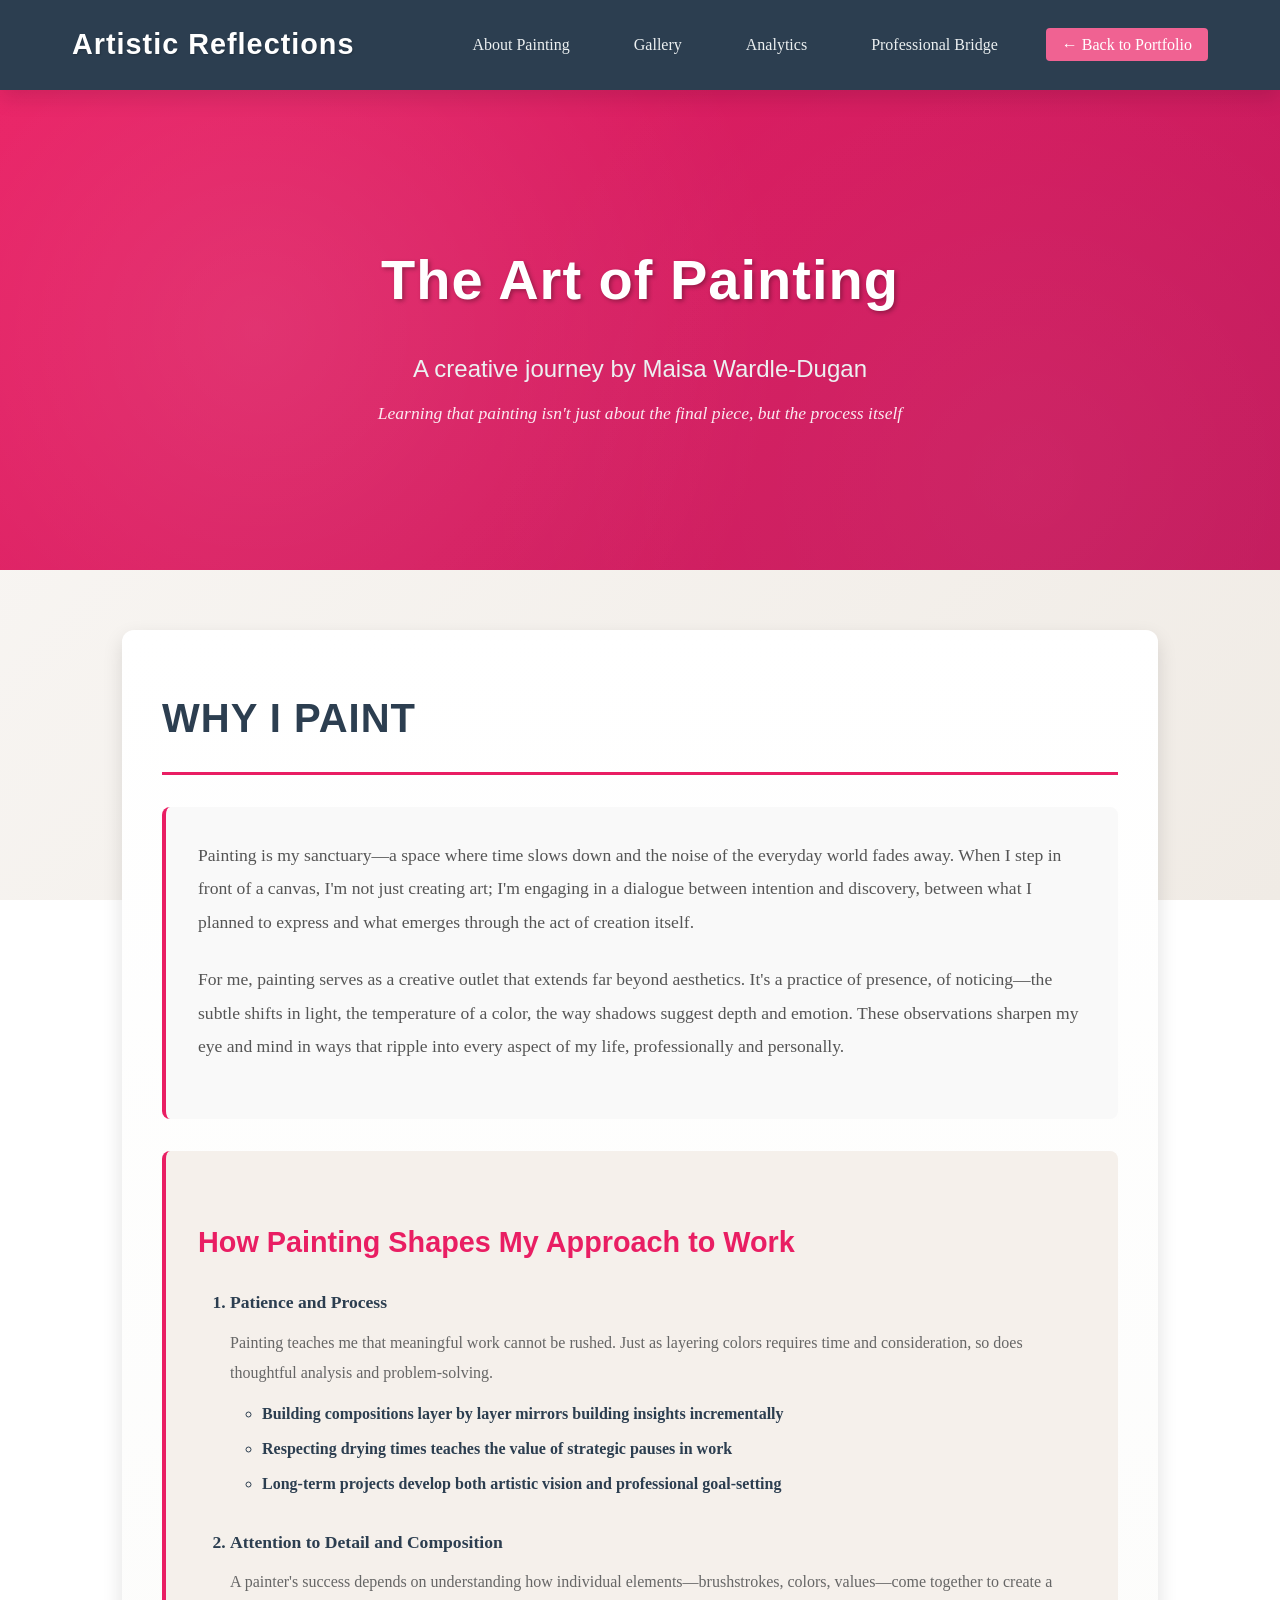
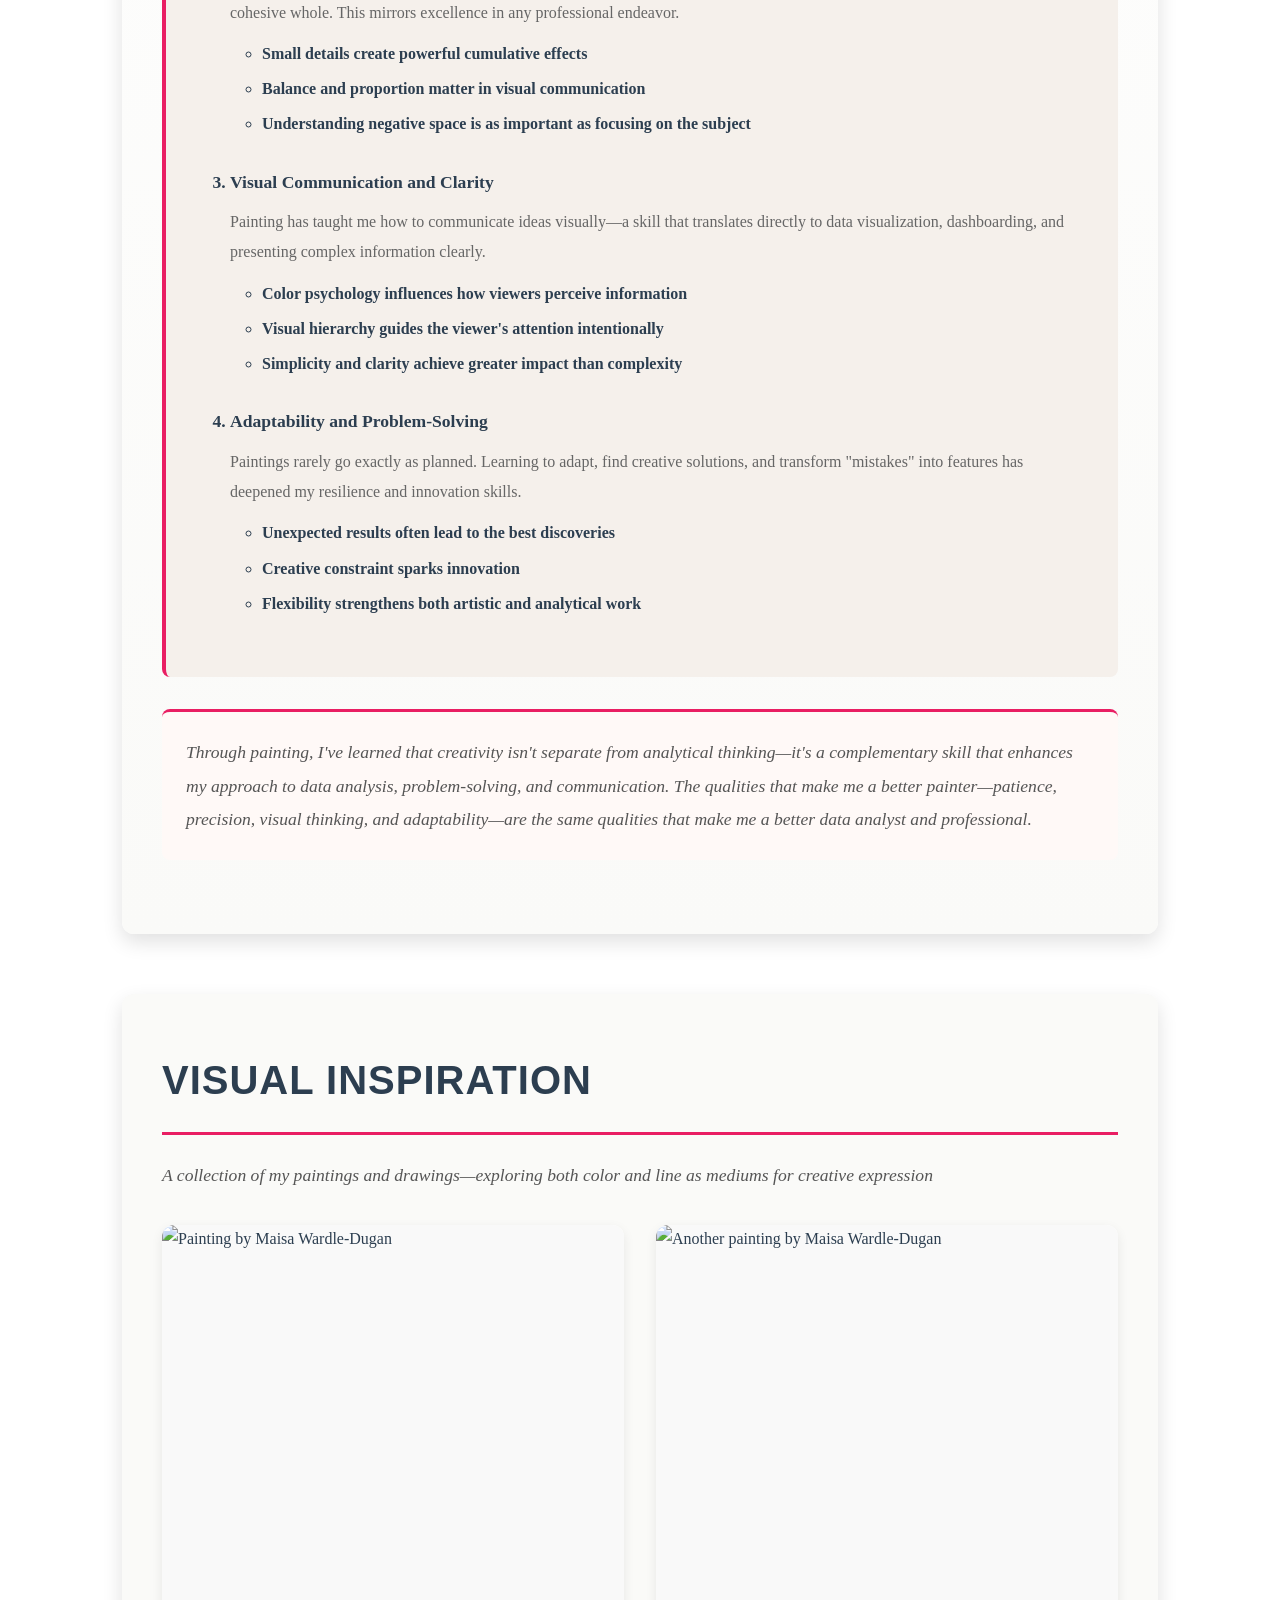
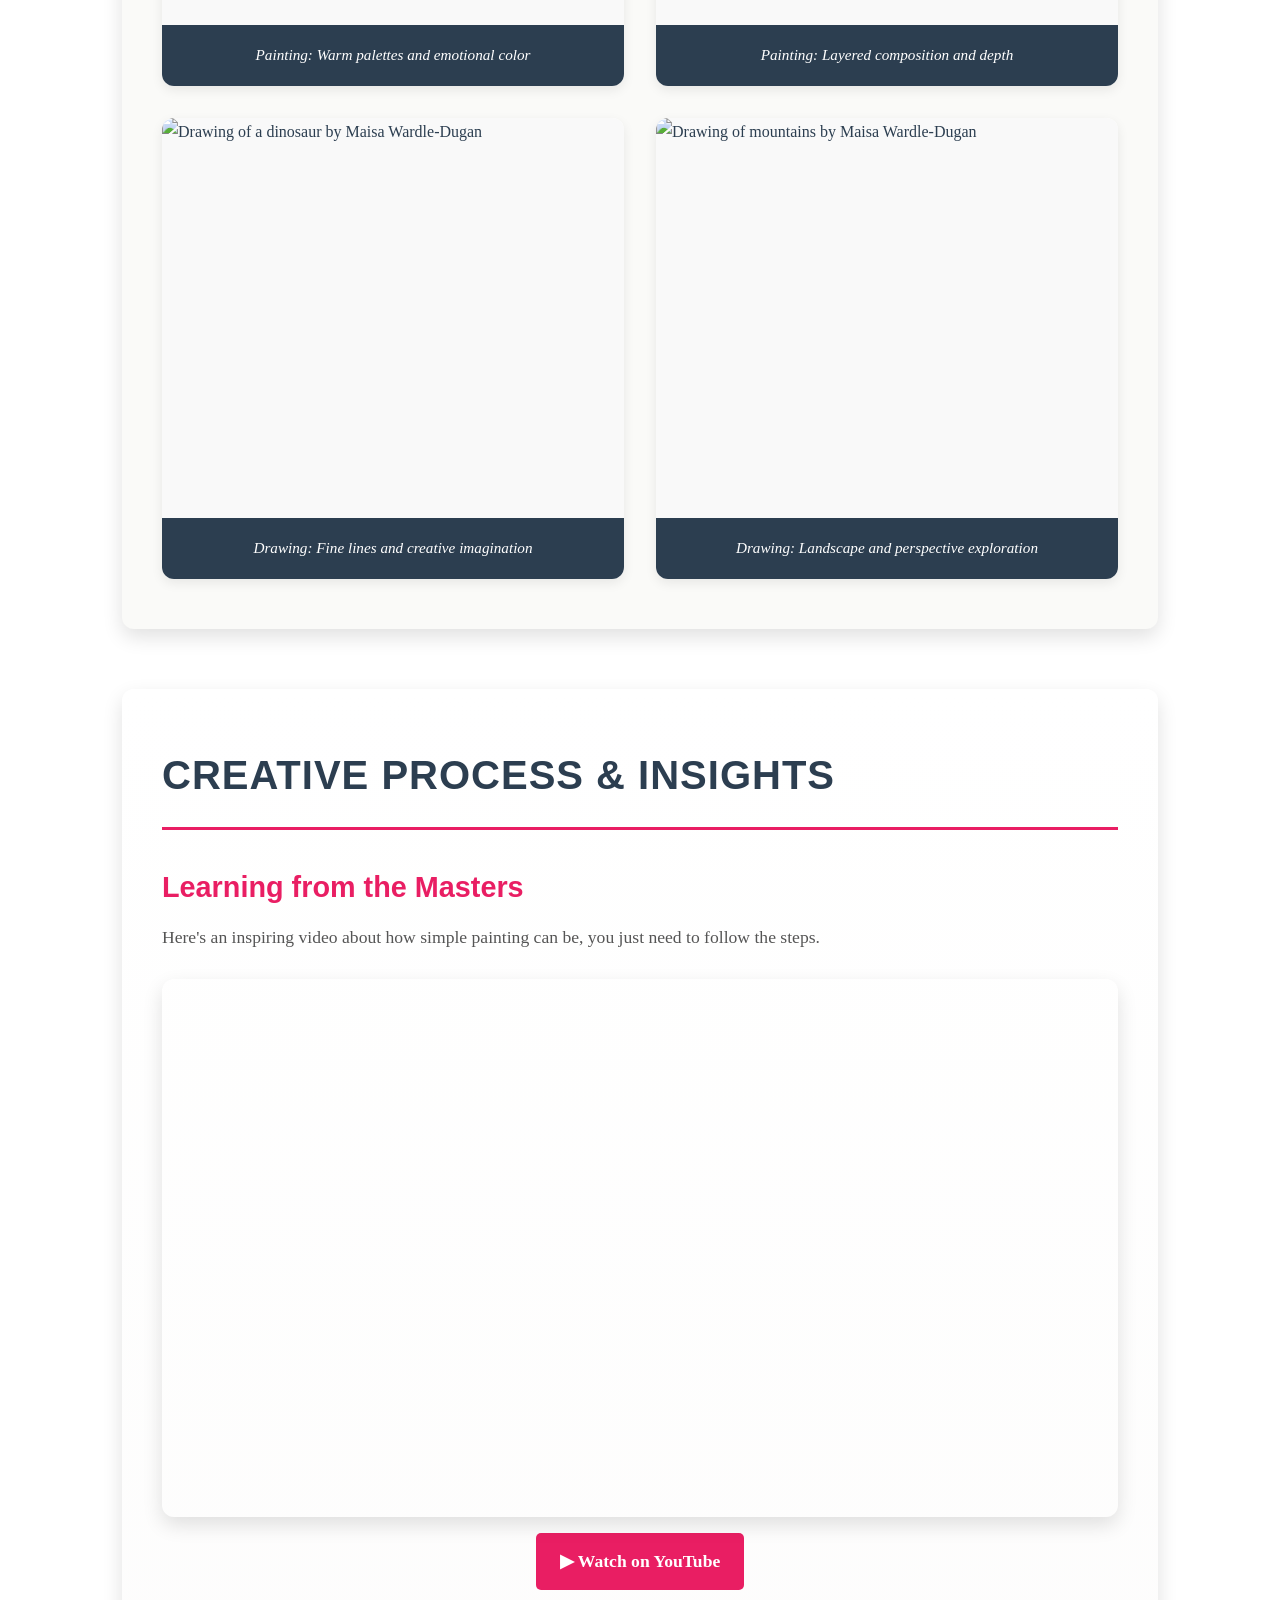
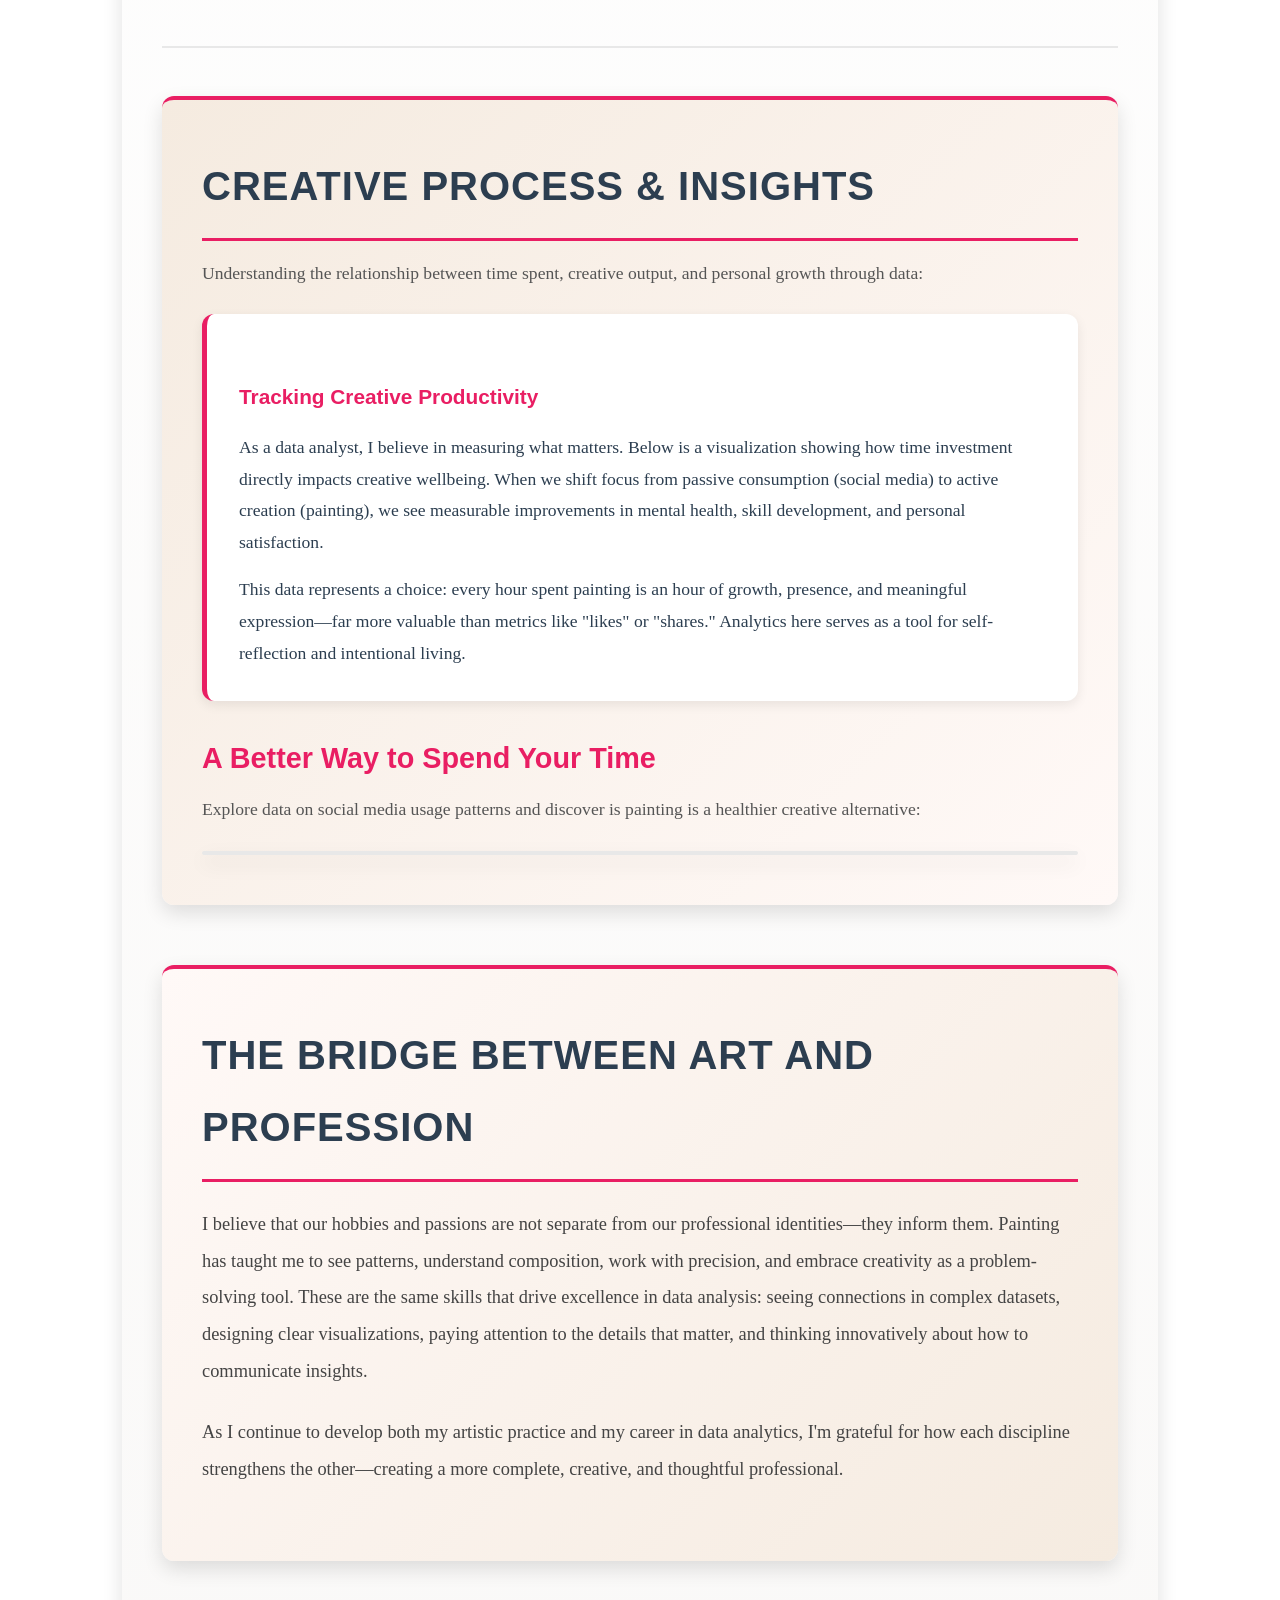
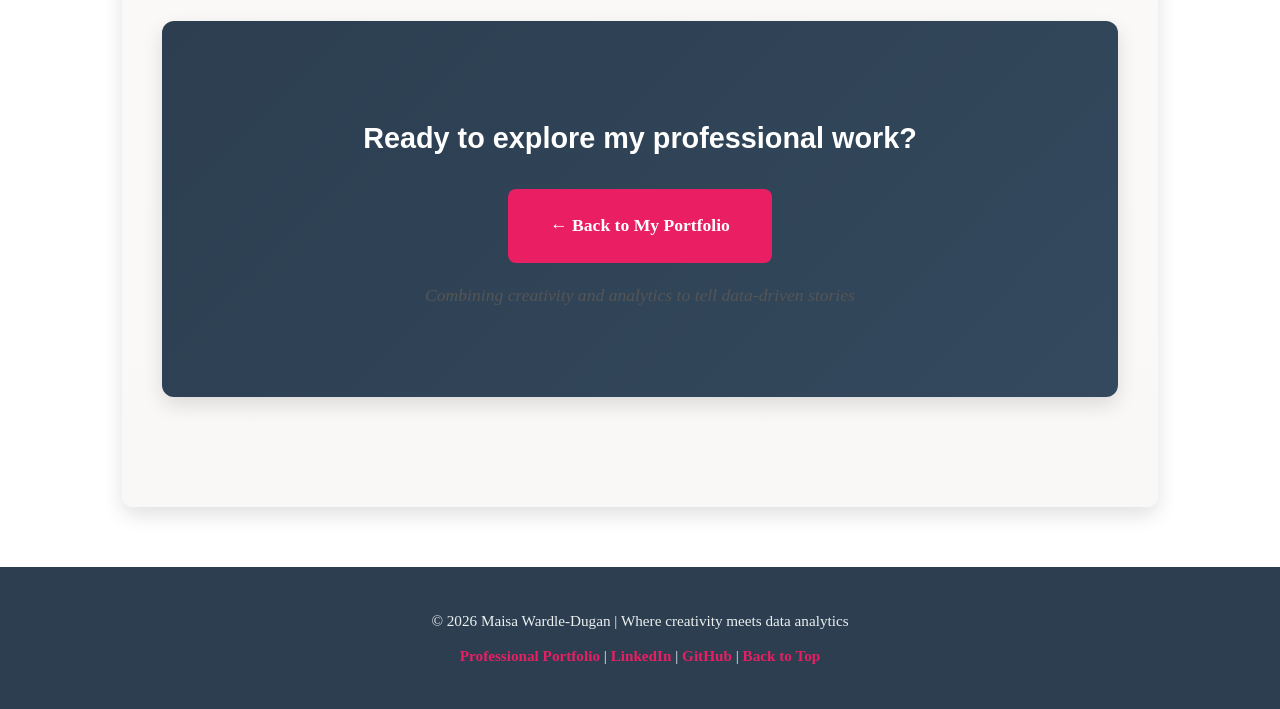
==== scratch-page/index.html @ 540da97f "Update: Open painting and game in new tabs, close tabs when returning to portfolio" ====
<!DOCTYPE html>
<html lang="en">
<head>
    <meta charset="UTF-8">
    <meta name="viewport" content="width=device-width, initial-scale=1.0">
    <title>Painting - A Creative Journey by Maisa Wardle-Dugan</title>
    <!-- Link to custom, hand-written stylesheet (separate CSS file as required) -->
    <link rel="stylesheet" href="painting-styles.css">
</head>
<body id="top">
    <!-- NAVIGATION: Link back to professional portfolio -->
    <nav class="navbar">
        <div class="nav-container">
            <h2 class="logo">Artistic Reflections</h2>
            <ul class="nav-links">
                <li><a href="#about" class="nav-link">About Painting</a></li>
                <li><a href="#gallery" class="nav-link">Gallery</a></li>
                <li><a href="#analytics" class="nav-link">Analytics</a></li>
                <li><a href="#bridge" class="nav-link">Professional Bridge</a></li>
                <li><a href="javascript:void(0)" onclick="window.close()" class="nav-link back-link" style="cursor: pointer;">← Back to Portfolio</a></li>
            </ul>
        </div>
    </nav>

    <!-- HERO SECTION: Artistic introduction -->
    <header class="hero">
        <div class="hero-content">
            <h1>The Art of Painting</h1>
            <p class="tagline">A creative journey by Maisa Wardle-Dugan</p>
            <p class="subtitle">Learning that painting isn't just about the final piece, but the process itself</p>
        </div>
    </header>

    <!-- MAIN CONTAINER: Three main divs for layout and styling -->
    <main class="container">
        
        <!-- DIV 1: ABOUT SECTION -->
        <section class="section about-section">
            <div class="section-content">
                <h2 id="about">Why I Paint</h2>
                
                <div class="intro-text">
                    <p>
                        Painting is my sanctuary—a space where time slows down and the noise of the everyday world fades away. 
                        When I step in front of a canvas, I'm not just creating art; I'm engaging in a dialogue between intention 
                        and discovery, between what I planned to express and what emerges through the act of creation itself.
                    </p>
                    
                    <p>
                        For me, painting serves as a creative outlet that extends far beyond aesthetics. It's a practice of presence, 
                        of noticing—the subtle shifts in light, the temperature of a color, the way shadows suggest depth and emotion. 
                        These observations sharpen my eye and mind in ways that ripple into every aspect of my life, professionally and personally.
                    </p>
                </div>

                <!-- FEATURE: Ordered list with unordered list embedded inside -->
                <div class="lists-container">
                    <h3>How Painting Shapes My Approach to Work</h3>
                    <ol class="outer-list">
                        <li>
                            <strong>Patience and Process</strong>
                            <p>Painting teaches me that meaningful work cannot be rushed. Just as layering colors requires time and consideration, so does thoughtful analysis and problem-solving.</p>
                            <ul class="inner-list">
                                <li>Building compositions layer by layer mirrors building insights incrementally</li>
                                <li>Respecting drying times teaches the value of strategic pauses in work</li>
                                <li>Long-term projects develop both artistic vision and professional goal-setting</li>
                            </ul>
                        </li>
                        <li>
                            <strong>Attention to Detail and Composition</strong>
                            <p>A painter's success depends on understanding how individual elements—brushstrokes, colors, values—come together to create a cohesive whole. This mirrors excellence in any professional endeavor.</p>
                            <ul class="inner-list">
                                <li>Small details create powerful cumulative effects</li>
                                <li>Balance and proportion matter in visual communication</li>
                                <li>Understanding negative space is as important as focusing on the subject</li>
                            </ul>
                        </li>
                        <li>
                            <strong>Visual Communication and Clarity</strong>
                            <p>Painting has taught me how to communicate ideas visually—a skill that translates directly to data visualization, dashboarding, and presenting complex information clearly.</p>
                            <ul class="inner-list">
                                <li>Color psychology influences how viewers perceive information</li>
                                <li>Visual hierarchy guides the viewer's attention intentionally</li>
                                <li>Simplicity and clarity achieve greater impact than complexity</li>
                            </ul>
                        </li>
                        <li>
                            <strong>Adaptability and Problem-Solving</strong>
                            <p>Paintings rarely go exactly as planned. Learning to adapt, find creative solutions, and transform "mistakes" into features has deepened my resilience and innovation skills.</p>
                            <ul class="inner-list">
                                <li>Unexpected results often lead to the best discoveries</li>
                                <li>Creative constraint sparks innovation</li>
                                <li>Flexibility strengthens both artistic and analytical work</li>
                            </ul>
                        </li>
                    </ol>
                </div>

                <p class="reflection">
                    Through painting, I've learned that creativity isn't separate from analytical thinking—it's a complementary skill that 
                    enhances my approach to data analysis, problem-solving, and communication. The qualities that make me a better painter—patience, 
                    precision, visual thinking, and adaptability—are the same qualities that make me a better data analyst and professional.
                </p>
            </div>
        </section>
        <!-- DIV 2: GALLERY SECTION with images -->
        <section class="section gallery-section">
            <h2 id="gallery">Visual Inspiration</h2>
            <p class="section-intro">A collection of my paintings and drawings—exploring both color and line as mediums for creative expression</p>
            
            <!-- FEATURE: Image -->
            <div class="gallery-grid">
                <div class="gallery-item">
                    <img src="../images/Painting.png" alt="Painting by Maisa Wardle-Dugan">
                    <p class="caption">Painting: Warm palettes and emotional color</p>
                </div>
                <div class="gallery-item">
                    <img src="../images/Painting2.png" alt="Another painting by Maisa Wardle-Dugan">
                    <p class="caption">Painting: Layered composition and depth</p>
                </div>
                <div class="gallery-item">
                    <img src="../images/dino.png" alt="Drawing of a dinosaur by Maisa Wardle-Dugan">
                    <p class="caption">Drawing: Fine lines and creative imagination</p>
                </div>
                <div class="gallery-item">
                    <img src="../images/mountain.png" alt="Drawing of mountains by Maisa Wardle-Dugan">
                    <p class="caption">Drawing: Landscape and perspective exploration</p>
                </div>
            </div>
        </section>

        <!-- DIV 3: VIDEO & TABLEAU SECTION -->
        <section class="section media-section">
            <h2>Creative Process & Insights</h2>
            
            <!-- FEATURE: Embedded YouTube video -->
            <div class="video-wrapper">
                <h3>Learning from the Masters</h3>
                <p>Here's an inspiring video about how simple painting can be, you just need to follow the steps.</p>
                <div class="video-container">
                  <iframe
                    width="560"
                    height="315"
                    src="https://www.youtube-nocookie.com/embed/Vj8xFOBJob0"
                    title="YouTube video player"
                    allow="accelerometer; autoplay; clipboard-write; encrypted-media; gyroscope; picture-in-picture"
                    referrerpolicy="strict-origin-when-cross-origin"
                    allowfullscreen>
                    </iframe>
                </div>
                <p style="text-align: center; margin-top: 1rem;">
                  <a href="https://www.youtube.com/watch?v=Vj8xFOBJob0" target="_blank" style="display: inline-block; padding: 0.75rem 1.5rem; background: #e91e63; color: white; text-decoration: none; border-radius: 5px; font-weight: 600;">▶ Watch on YouTube</a>
                </p>
            </div>

            <!-- FEATURE: Creative Process & Insights -->
            <section class="section analytics-section">
                <h2 id="analytics">Creative Process & Insights</h2>
                <p>Understanding the relationship between time spent, creative output, and personal growth through data:</p>
                
                <div class="analytics-insight">
                    <h3>Tracking Creative Productivity</h3>
                    <p>
                        As a data analyst, I believe in measuring what matters. Below is a visualization showing how time investment directly impacts creative wellbeing. 
                        When we shift focus from passive consumption (social media) to active creation (painting), we see measurable improvements in mental health, 
                        skill development, and personal satisfaction.
                    </p>
                    <p>
                        This data represents a choice: every hour spent painting is an hour of growth, presence, and meaningful expression—far more valuable 
                        than metrics like "likes" or "shares." Analytics here serves as a tool for self-reflection and intentional living.
                    </p>
                </div>

                <!-- FEATURE: Embedded Tableau visualization -->
                <div class="tableau-wrapper">
                <h3>A Better Way to Spend Your Time</h3>
                <p>Explore data on social media usage patterns and discover is painting is a healthier creative alternative:</p>
                <div class="tableau-container">
                    <div class='tableauPlaceholder' id='viz1776211802809' style='position: relative'><noscript><a href='#'><img alt=' ' src='https:&#47;&#47;public.tableau.com&#47;static&#47;images&#47;pe&#47;peoplewhoexcessivelyusesocialmedia&#47;SocialMediaaddiction&#47;1_rss.png' style='border: none' /></a></noscript><object class='tableauViz'  style='display:none;'><param name='host_url' value='https%3A%2F%2Fpublic.tableau.com%2F' /> <param name='embed_code_version' value='3' /> <param name='site_root' value='' /><param name='name' value='peoplewhoexcessivelyusesocialmedia&#47;SocialMediaaddiction' /><param name='tabs' value='yes' /><param name='toolbar' value='yes' /><param name='static_image' value='https:&#47;&#47;public.tableau.com&#47;static&#47;images&#47;pe&#47;peoplewhoexcessivelyusesocialmedia&#47;SocialMediaaddiction&#47;1.png' /> <param name='animate_transition' value='yes' /><param name='display_static_image' value='yes' /><param name='display_spinner' value='yes' /><param name='display_overlay' value='yes' /><param name='display_count' value='yes' /><param name='language' value='en-US' /></object></div>
                    <script type='text/javascript'>
                        var divElement = document.getElementById('viz1776211802809');
                        var vizElement = divElement.getElementsByTagName('object')[0];
                        vizElement.style.width='100%';
                        vizElement.style.height=(divElement.offsetWidth*0.45)+'px';
                        var scriptElement = document.createElement('script');
                        scriptElement.src = 'https://public.tableau.com/javascripts/api/viz_v1.js';
                        vizElement.parentNode.insertBefore(scriptElement, vizElement);
                    </script>
                </div>
            </div>
            </section>

        <!-- ON-PAGE ANCHOR LINK TARGET -->
        <section class="section reflection-section">
            <h2 id="bridge">The Bridge Between Art and Profession</h2>
            <p>
                I believe that our hobbies and passions are not separate from our professional identities—they inform them. 
                Painting has taught me to see patterns, understand composition, work with precision, and embrace creativity 
                as a problem-solving tool. These are the same skills that drive excellence in data analysis: seeing connections 
                in complex datasets, designing clear visualizations, paying attention to the details that matter, and thinking 
                innovatively about how to communicate insights.
            </p>
            <p>
                As I continue to develop both my artistic practice and my career in data analytics, I'm grateful for how 
                each discipline strengthens the other—creating a more complete, creative, and thoughtful professional.
            </p>
        </section>

        <!-- CALL-TO-ACTION: Link back to portfolio -->
        <section class="section cta-section">
            <h3>Ready to explore my professional work?</h3>
            <a href="javascript:void(0)" onclick="window.close()" class="cta-button" style="cursor: pointer;">← Back to My Portfolio</a>
            <p class="cta-subtitle">Combining creativity and analytics to tell data-driven stories</p>
        </section>
    </main>

    <!-- FOOTER -->
    <footer class="footer">
        <p>&copy; 2026 Maisa Wardle-Dugan | Where creativity meets data analytics</p>
        <p>
            <a href="../index.html">Professional Portfolio</a> | 
            <a href="https://www.linkedin.com/in/maisa-wardle-dugan-4659781a5/" target="_blank">LinkedIn</a> | 
            <a href="https://github.com/mwardledugan/WebDev-Project" target="_blank">GitHub</a> | 
            <a href="#top">Back to Top</a>
        </p>
    </footer>

    <!-- Smooth scrolling behavior for on-page anchors with navbar offset -->
    <script>
        document.querySelectorAll('a[href^="#"]').forEach(anchor => {
            anchor.addEventListener('click', function (e) {
                e.preventDefault();
                const target = document.querySelector(this.getAttribute('href'));
                if (target) {
                    const navbar = document.querySelector('.navbar');
                    const navbarHeight = navbar ? navbar.offsetHeight : 0;
                    const targetPosition = target.offsetTop - navbarHeight - 20; // 20px extra padding
                    window.scrollTo({
                        top: targetPosition,
                        behavior: 'smooth'
                    });
                }
            });
        });
    </script>
</body>
</html>
---- scratch-page/painting-styles.css ----
/* =================================================
   PAINTING PAGE - CUSTOM STYLESHEET
   Elegant, Artistic Design for Creative Expression
   Created from scratch (not Bootstrap)
   ================================================= */

/* =================================================
   1. ROOT & GENERAL STYLES
   ================================================= */

:root {
    --primary-color: #2c3e50;
    --accent-color: #e91e63;
    --soft-accent: #f06292;
    --light-bg: #faf8f6;
    --dark-text: #2c3e50;
    --light-text: #ffffff;
    --border-subtle: #e8e8e8;
    --shadow-soft: 0 4px 12px rgba(0, 0, 0, 0.08);
    --shadow-medium: 0 8px 20px rgba(0, 0, 0, 0.12);
}

* {
    margin: 0;
    padding: 0;
    box-sizing: border-box;
}

/* CUSTOM BACKGROUND: Soft, artistic gradient */
body {
    font-family: 'Georgia', 'Garamond', serif;
    line-height: 1.8;
    color: var(--dark-text);
    background: linear-gradient(135deg, #faf8f6 0%, #f0ebe5 100%);
    min-height: 100vh;
    background-attachment: fixed;
}

html {
    scroll-behavior: smooth;
}

/* =================================================
   2. NAVIGATION BAR
   ================================================= */

.navbar {
    background-color: var(--primary-color);
    padding: 1.2rem 0;
    box-shadow: var(--shadow-medium);
    position: sticky;
    top: 0;
    z-index: 100;
}

.nav-container {
    max-width: 1200px;
    margin: 0 auto;
    padding: 0 2rem;
    display: flex;
    justify-content: space-between;
    align-items: center;
}

.logo {
    font-family: 'Trebuchet MS', 'Arial', sans-serif;
    color: var(--light-text);
    font-size: 1.8rem;
    font-weight: 700;
    letter-spacing: 1px;
    text-shadow: 1px 1px 2px rgba(0, 0, 0, 0.2);
}

.nav-links {
    display: flex;
    list-style: none;
    gap: 2rem;
}

.nav-link {
    color: #ecf0f1;
    text-decoration: none;
    font-size: 1rem;
    font-weight: 500;
    transition: all 0.3s ease;
    padding: 0.5rem 1rem;
    border-radius: 4px;
}

.nav-link:hover {
    background-color: var(--accent-color);
    color: var(--light-text);
    transform: translateY(-2px);
}

.back-link {
    background-color: var(--soft-accent);
    color: var(--light-text);
}

/* =================================================
   3. HERO SECTION with custom background
   ================================================= */

.hero {
    background: linear-gradient(135deg, var(--accent-color) 0%, #c2185b 100%);
    color: var(--light-text);
    padding: 140px 2rem;
    text-align: center;
    position: relative;
    overflow: hidden;
}

.hero::before {
    content: '';
    position: absolute;
    top: 0;
    left: 0;
    right: 0;
    bottom: 0;
    background-image: 
        radial-gradient(circle at 20% 50%, rgba(255, 255, 255, 0.1) 0%, transparent 50%),
        radial-gradient(circle at 80% 80%, rgba(255, 255, 255, 0.05) 0%, transparent 50%);
    pointer-events: none;
}

.hero-content {
    position: relative;
    z-index: 1;
}

.hero-content h1 {
    font-family: 'Trebuchet MS', sans-serif;
    font-size: 3.5rem;
    font-weight: 700;
    margin-bottom: 1rem;
    color: var(--light-text);
    text-shadow: 2px 2px 4px rgba(0, 0, 0, 0.3);
    letter-spacing: 1px;
}

.tagline {
    font-family: 'Trebuchet MS', sans-serif;
    font-size: 1.5rem;
    font-weight: 300;
    color: #ecf0f1;
    margin-bottom: 0.5rem;
}

.subtitle {
    font-size: 1.1rem;
    color: rgba(255, 255, 255, 0.9);
    max-width: 600px;
    margin: 0 auto;
    font-style: italic;
}

/* =================================================
   4. MAIN CONTAINER & SECTIONS (divs for layout)
   ================================================= */

.container {
    max-width: 1100px;
    margin: 0 auto;
    padding: 0 2rem;
}

/* DIV 1, 2, 3: SECTION styling - main content divs */
.section {
    margin: 60px 0;
    padding: 50px 40px;
    background: var(--light-text);
    border-radius: 12px;
    box-shadow: var(--shadow-medium);
    animation: fadeIn 0.6s ease-in;
}

@keyframes fadeIn {
    from {
        opacity: 0;
        transform: translateY(20px);
    }
    to {
        opacity: 0;
        transform: translateY(0);
    }
}

.section h2 {
    font-family: 'Arial', 'Trebuchet MS', sans-serif;
    font-size: 2.5rem;
    color: var(--primary-color);
    margin-bottom: 1.5rem;
    text-transform: uppercase;
    letter-spacing: 1px;
    border-bottom: 3px solid var(--accent-color);
    padding-bottom: 1rem;
}

.section h3 {
    font-family: 'Trebuchet MS', sans-serif;
    font-size: 1.8rem;
    color: var(--accent-color);
    margin: 2rem 0 1rem 0;
}

.section p {
    font-size: 1.1rem;
    line-height: 1.9;
    color: #555;
    margin-bottom: 1.5rem;
}

.section-content {
    line-height: 1.9;
}

.section-intro {
    font-style: italic;
    color: #888;
    font-size: 1rem;
    margin-bottom: 2rem;
}

/* =================================================
   5. ABOUT SECTION (DIV 1)
   ================================================= */

.about-section {
    background: linear-gradient(to bottom, #ffffff 0%, #fafaf8 100%);
}

.intro-text {
    background-color: #f9f9f9;
    padding: 2rem;
    border-left: 4px solid var(--accent-color);
    border-radius: 8px;
    margin: 2rem 0;
}

/* =================================================
   6. LISTS STYLING (Nested Lists)
   ================================================= */

.lists-container {
    background-color: #f5f0eb;
    padding: 2rem;
    border-left: 4px solid var(--accent-color);
    border-radius: 8px;
    margin: 2rem 0;
}

.outer-list {
    list-style-type: decimal;
    margin-left: 2rem;
    margin-top: 1rem;
}

.outer-list li {
    margin-bottom: 1.8rem;
    font-weight: 600;
    color: var(--primary-color);
    font-size: 1.1rem;
}

.outer-list p {
    font-weight: normal;
    color: #666;
    margin: 0.5rem 0 0.8rem 0;
    font-size: 1rem;
}

/* UNORDERED LIST inside ordered list */
.inner-list {
    list-style-type: circle;
    margin-left: 2rem;
    margin-top: 0.8rem;
    font-weight: normal;
    color: #555;
}

.inner-list li {
    margin-bottom: 0.6rem;
    font-size: 1rem;
    line-height: 1.6;
}

/* =================================================
   7. REFLECTION TEXT
   ================================================= */

.reflection {
    background: #fff9f7;
    padding: 1.5rem;
    border-radius: 8px;
    border-top: 3px solid var(--accent-color);
    font-style: italic;
    color: #555;
    margin-top: 2rem;
}

/* =================================================
   8. GALLERY SECTION (DIV 2) with images
   ================================================= */

.gallery-section {
    background: #fafaf8;
}

.gallery-grid {
    display: grid;
    grid-template-columns: repeat(2, 1fr);
    gap: 2rem;
    margin-top: 2rem;
}

.gallery-item {
    border-radius: 12px;
    overflow: hidden;
    box-shadow: var(--shadow-soft);
    transition: transform 0.3s ease, box-shadow 0.3s ease;
    background: white;
}

.gallery-item:hover {
    transform: translateY(-8px);
    box-shadow: var(--shadow-medium);
}

.gallery-item img {
    width: 100%;
    height: 400px;
    object-fit: cover;
    display: block;
    background: #f9f9f9;
    padding: 0;
}

.gallery-item .caption {
    background: var(--primary-color);
    color: var(--light-text);
    padding: 1rem;
    text-align: center;
    font-size: 0.95rem;
    margin: 0;
    font-style: italic;
}

/* =================================================
   9. VIDEO SECTION (DIV 3)
   ================================================= */

.media-section {
    background: linear-gradient(to bottom, #ffffff 0%, #f9f8f7 100%);
}

.video-wrapper {
    margin-bottom: 3rem;
    padding-bottom: 2rem;
    border-bottom: 2px solid var(--border-subtle);
}

.video-wrapper h3 {
    margin-bottom: 0.5rem;
}

.video-container {
    position: relative;
    width: 100%;
    max-width: 100%;
    aspect-ratio: 16 / 9;
    border-radius: 12px;
    box-shadow: var(--shadow-medium);
    margin-top: 1.5rem;
    overflow: hidden;
}

.video-container iframe {
    position: absolute;
    top: 0;
    left: 0;
    width: 100%;
    height: 100%;
    border: none;
    border-radius: 12px;
}

.video-link {
    text-decoration: none;
    display: block;
}

.video-placeholder {
    position: absolute;
    top: 0;
    left: 0;
    width: 100%;
    height: 100%;
    background: linear-gradient(135deg, #667eea 0%, #764ba2 100%);
    display: flex;
    flex-direction: column;
    align-items: center;
    justify-content: center;
    border-radius: 12px;
    color: white;
    font-weight: 600;
    transition: all 0.3s ease;
}

.video-placeholder:hover {
    background: linear-gradient(135deg, #764ba2 0%, #667eea 100%);
}

/* =================================================
   10. TABLEAU SECTION
   ================================================= */

.tableau-wrapper {
    margin-top: 2rem;
}

.tableau-wrapper h3 {
    margin-bottom: 0.5rem;
}

.tableau-container {
    margin-top: 1.5rem;
    border: 2px solid var(--border-subtle);
    border-radius: 12px;
    overflow: hidden;
    box-shadow: var(--shadow-medium);
    background: white;
}

.tableauPlaceholder {
    width: 100%;
}

/* =================================================
   10. ANALYTICS SECTION
   ================================================= */

.analytics-section {
    background: linear-gradient(135deg, #f5ebe0 0%, #fff9f7 100%);
    border-top: 4px solid var(--accent-color);
    margin-top: 3rem;
}

.analytics-section h2 {
    color: var(--primary-color);
    margin-bottom: 1rem;
}

.analytics-insight {
    background: white;
    padding: 2rem;
    border-radius: 12px;
    margin-bottom: 2rem;
    border-left: 5px solid var(--accent-color);
    box-shadow: var(--shadow-soft);
}

.analytics-insight h3 {
    color: var(--accent-color);
    margin-bottom: 1rem;
    font-size: 1.3rem;
}

.analytics-insight p {
    line-height: 1.8;
    color: var(--dark-text);
    margin-bottom: 1rem;
}

.analytics-insight p:last-child {
    margin-bottom: 0;
}

/* =================================================
   11. REFLECTION SECTION
   ================================================= */

.reflection-section {
    background: linear-gradient(135deg, #fff9f7 0%, #f5ebe0 100%);
    border-top: 4px solid var(--accent-color);
}

.reflection-section p {
    font-size: 1.15rem;
    line-height: 2;
    color: #444;
}

/* =================================================
   12. CALL-TO-ACTION SECTION
   ================================================= */

.cta-section {
    background: linear-gradient(135deg, var(--primary-color) 0%, #34495e 100%);
    color: var(--light-text);
    text-align: center;
    padding: 60px 40px;
}

.cta-section h3 {
    color: var(--light-text);
    font-size: 1.8rem;
    margin-bottom: 1.5rem;
}

.cta-button {
    display: inline-block;
    background-color: var(--accent-color);
    color: var(--light-text);
    padding: 1.2rem 2.5rem;
    border-radius: 8px;
    text-decoration: none;
    font-weight: 700;
    font-size: 1.1rem;
    transition: all 0.3s ease;
    border: 2px solid var(--accent-color);
}

.cta-button:hover {
    background-color: transparent;
    color: var(--accent-color);
}

.cta-subtitle {
    color: rgba(255, 255, 255, 0.9);
    font-size: 0.95rem;
    margin-top: 1rem;
    font-style: italic;
}

/* =================================================
   13. FOOTER
   ================================================= */

.footer {
    background-color: var(--primary-color);
    color: #ecf0f1;
    text-align: center;
    padding: 2rem;
    margin-top: 60px;
    font-size: 0.95rem;
}

.footer a {
    color: var(--accent-color);
    text-decoration: none;
    transition: color 0.3s ease;
    font-weight: 600;
}

.footer a:hover {
    color: var(--soft-accent);
}

.footer p {
    margin: 0.5rem 0;
}

/* =================================================
   14. RESPONSIVE DESIGN
   ================================================= */

@media (max-width: 768px) {
    .container {
        padding: 0 1rem;
    }

    .hero-content h1 {
        font-size: 2.5rem;
    }

    .hero-content {
        padding: 0 1rem;
    }

    .tagline {
        font-size: 1.2rem;
    }

    .subtitle {
        font-size: 1rem;
    }

    .hero {
        padding: 80px 1rem;
    }

    .section {
        margin: 30px 0;
        padding: 30px 20px;
    }

    .section h2 {
        font-size: 1.8rem;
    }

    .section h3 {
        font-size: 1.3rem;
    }

    .section p {
        font-size: 1rem;
    }

    .nav-links {
        gap: 1rem;
        font-size: 0.9rem;
    }

    .logo {
        font-size: 1.4rem;
    }

    .gallery-grid {
        grid-template-columns: repeat(auto-fit, minmax(200px, 1fr));
        gap: 1rem;
    }

    .gallery-item img {
        height: 200px;
    }

    .video-container {
        padding-bottom: 75%;
    }

    .outer-list {
        margin-left: 1.5rem;
    }

    .inner-list {
        margin-left: 1.5rem;
    }
}

@media (max-width: 480px) {
    .hero-content h1 {
        font-size: 1.8rem;
    }

    .tagline {
        font-size: 1rem;
    }

    .subtitle {
        font-size: 0.9rem;
    }

    .nav-links {
        flex-direction: column;
        gap: 0.5rem;
    }

    .section {
        padding: 20px 15px;
    }

    .gallery-grid {
        grid-template-columns: 1fr;
    }
}
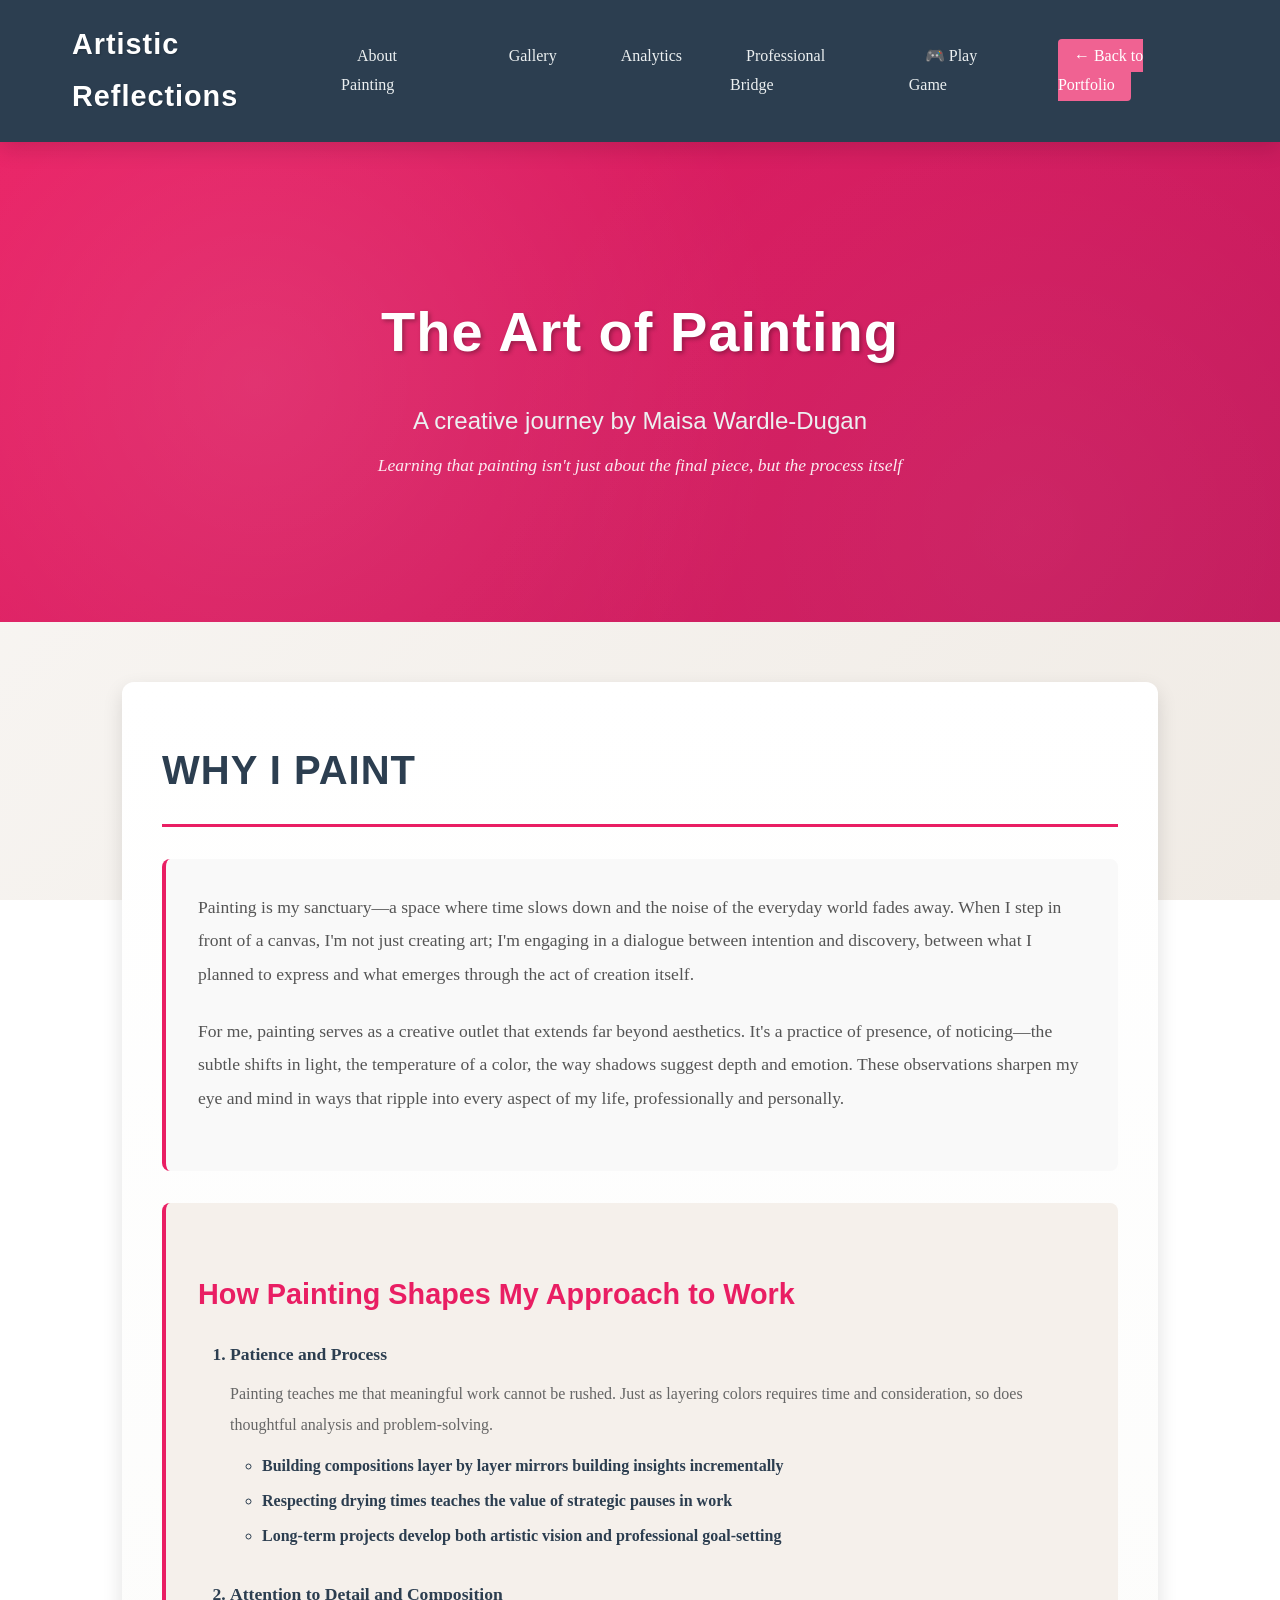
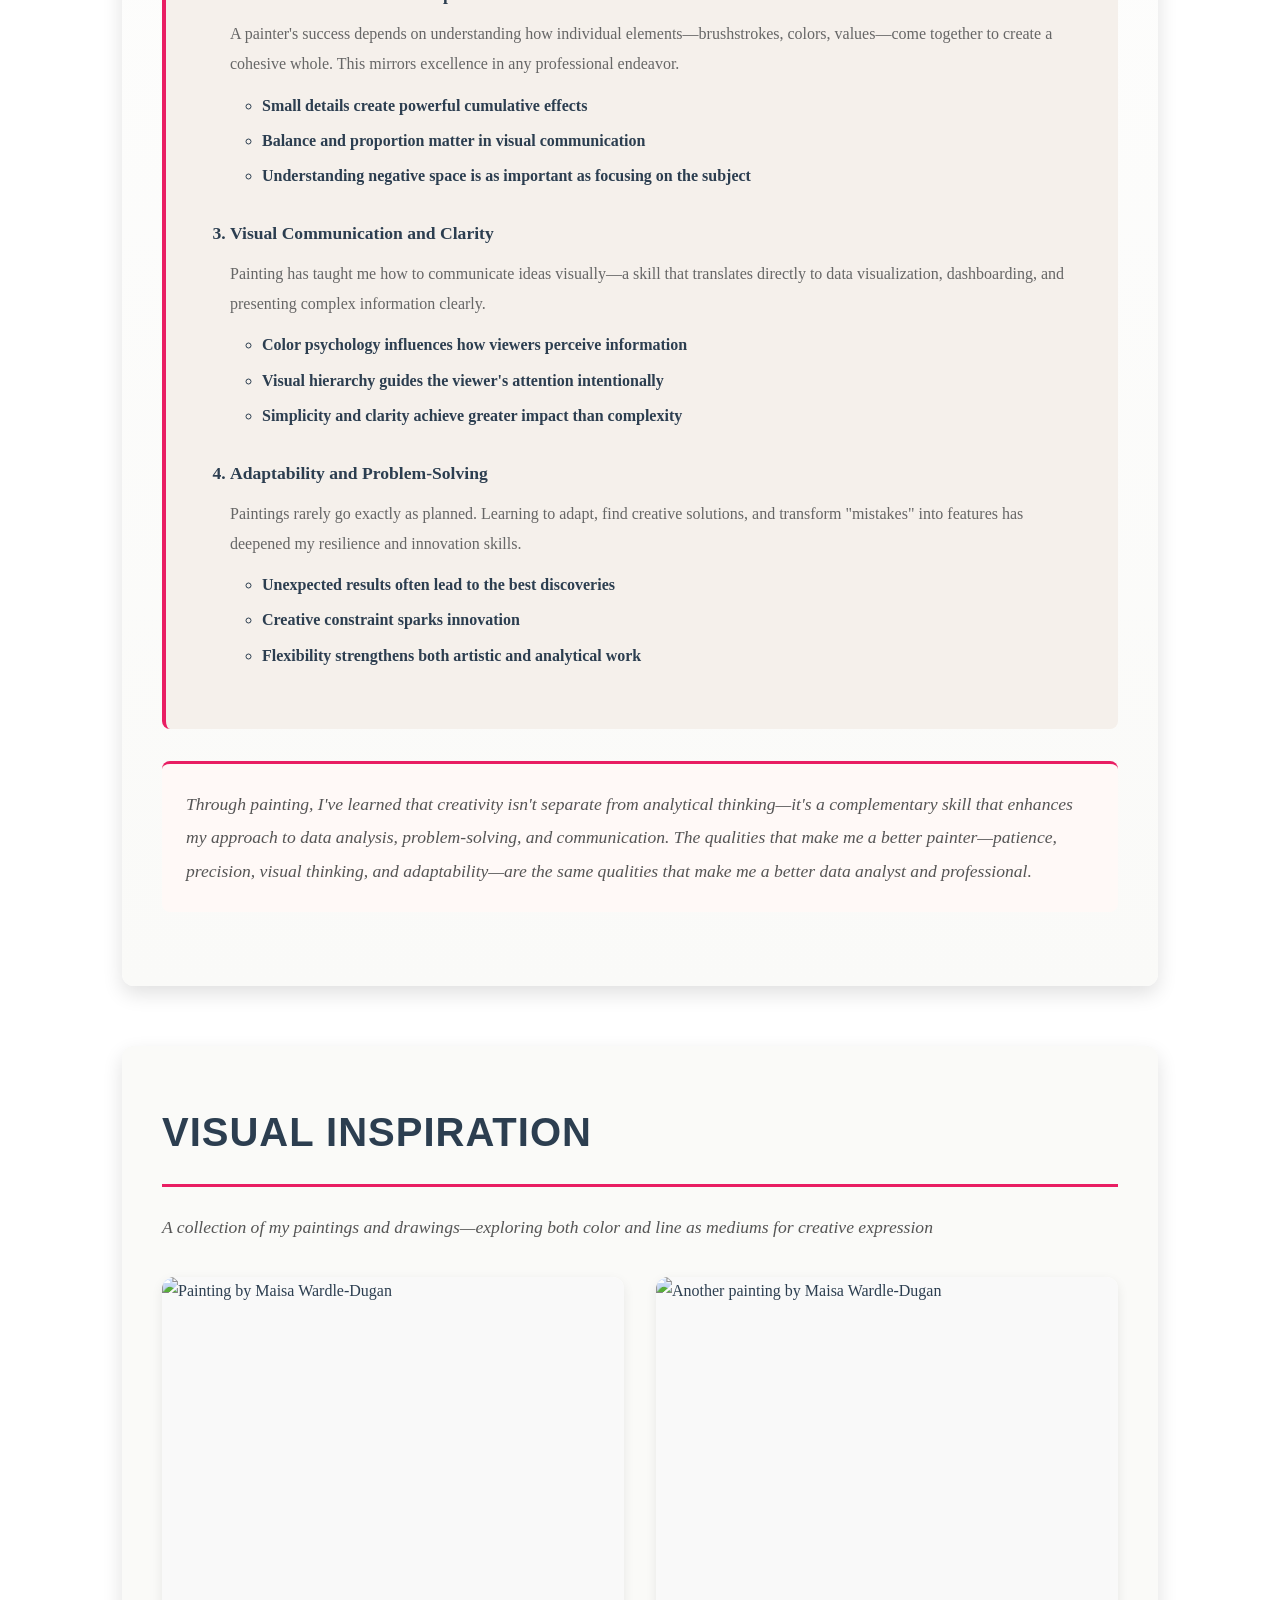
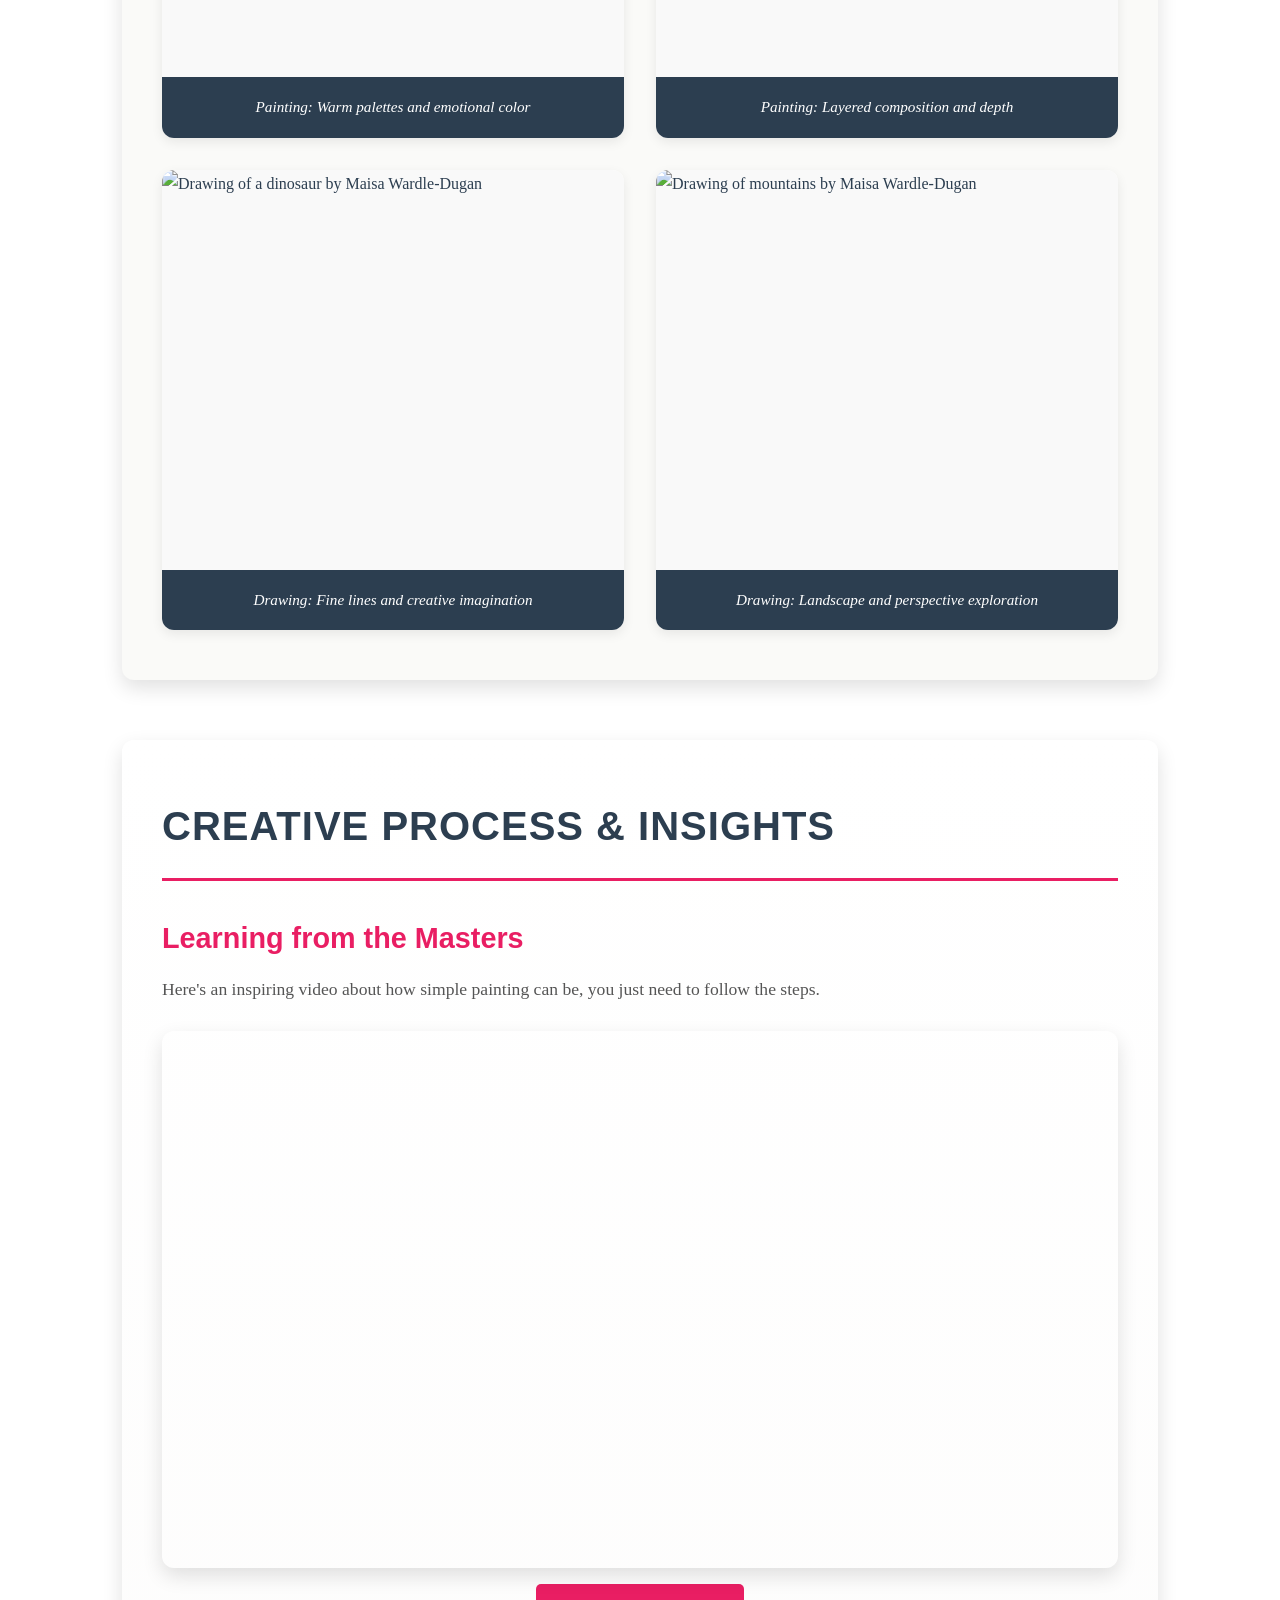
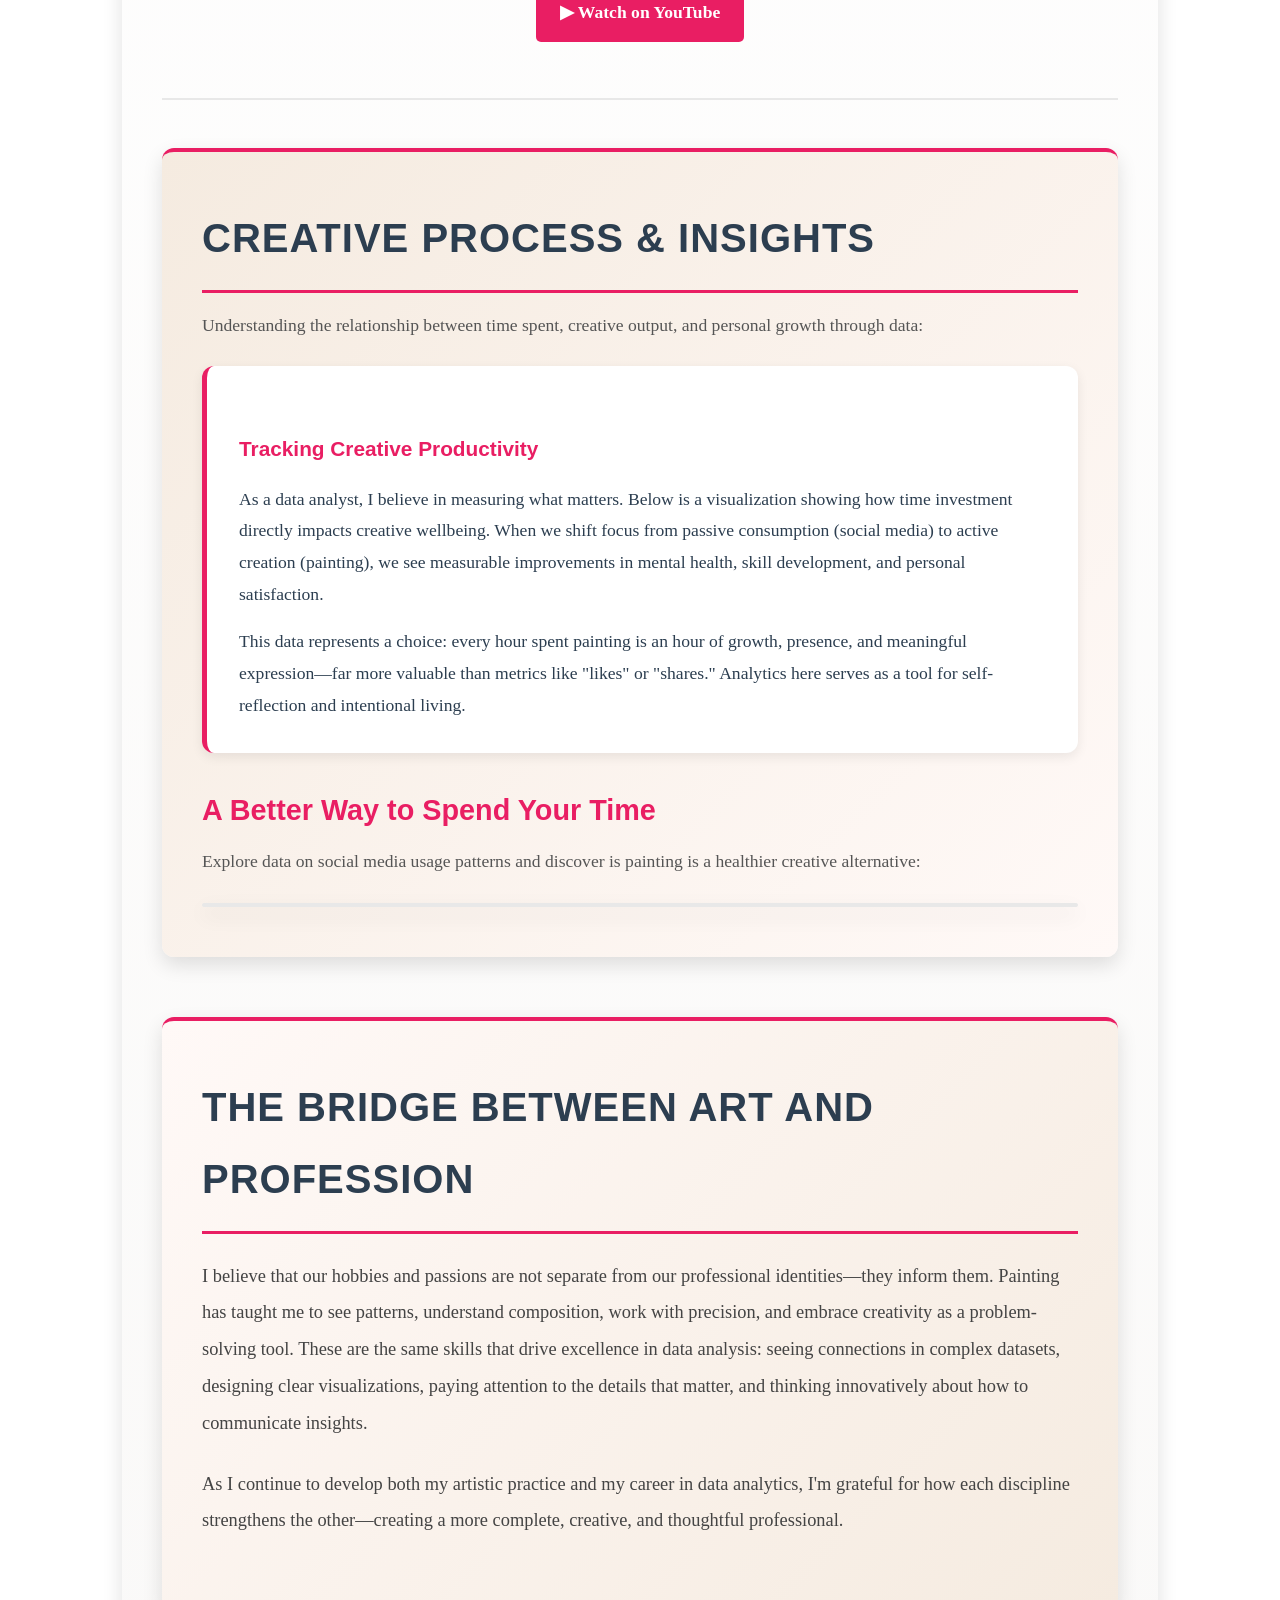
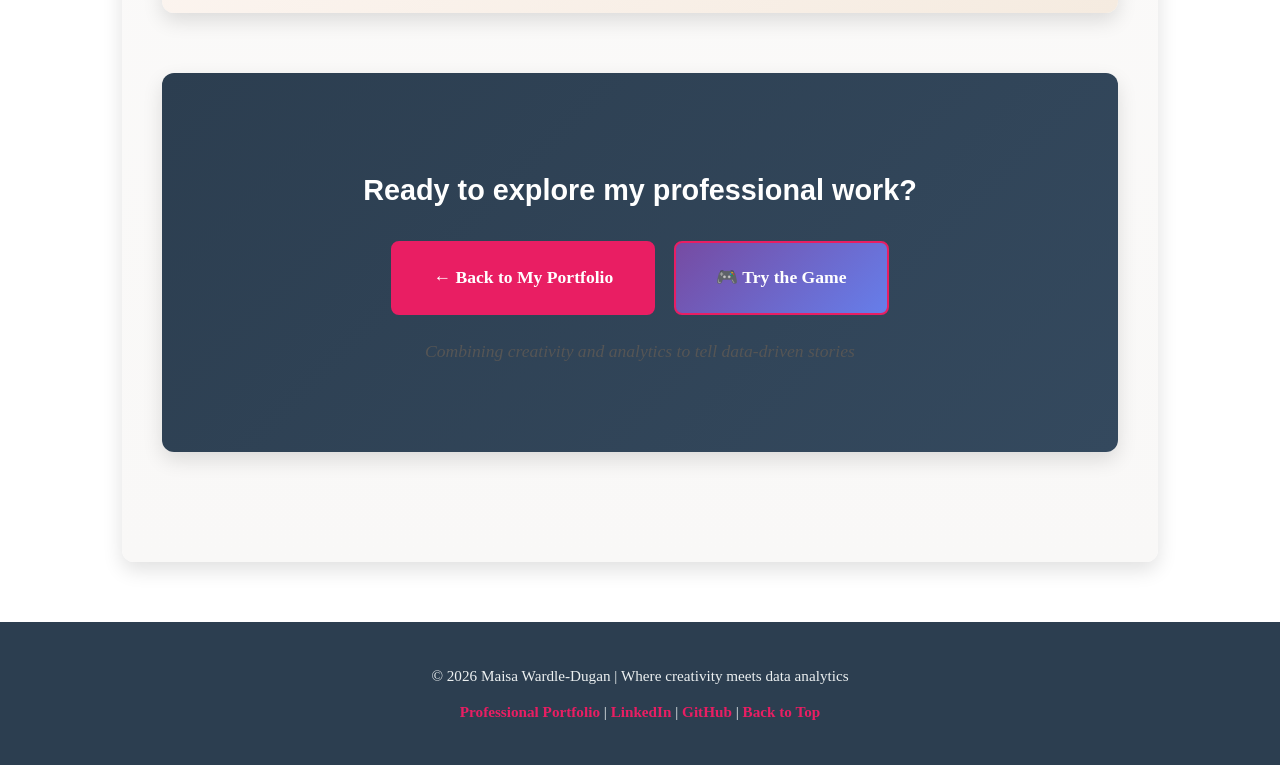
==== commit 756ebd84: "Connect painting page and game page with navigation links" ====
--- a/scratch-page/index.html
+++ b/scratch-page/index.html
@@ -17,6 +17,7 @@
                 <li><a href="#gallery" class="nav-link">Gallery</a></li>
                 <li><a href="#analytics" class="nav-link">Analytics</a></li>
                 <li><a href="#bridge" class="nav-link">Professional Bridge</a></li>
+                <li><a href="../web-app/index.html" target="_blank" class="nav-link">🎮 Play Game</a></li>
                 <li><a href="javascript:void(0)" onclick="window.close()" class="nav-link back-link" style="cursor: pointer;">← Back to Portfolio</a></li>
             </ul>
         </div>
@@ -209,7 +210,10 @@
         <!-- CALL-TO-ACTION: Link back to portfolio -->
         <section class="section cta-section">
             <h3>Ready to explore my professional work?</h3>
-            <a href="javascript:void(0)" onclick="window.close()" class="cta-button" style="cursor: pointer;">← Back to My Portfolio</a>
+            <div style="margin: 20px 0;">
+                <a href="javascript:void(0)" onclick="window.close()" class="cta-button" style="cursor: pointer;">← Back to My Portfolio</a>
+                <a href="../web-app/index.html" target="_blank" class="cta-button" style="cursor: pointer; background: linear-gradient(135deg, #764ba2 0%, #667eea 100%); margin-left: 15px;">🎮 Try the Game</a>
+            </div>
             <p class="cta-subtitle">Combining creativity and analytics to tell data-driven stories</p>
         </section>
     </main>
